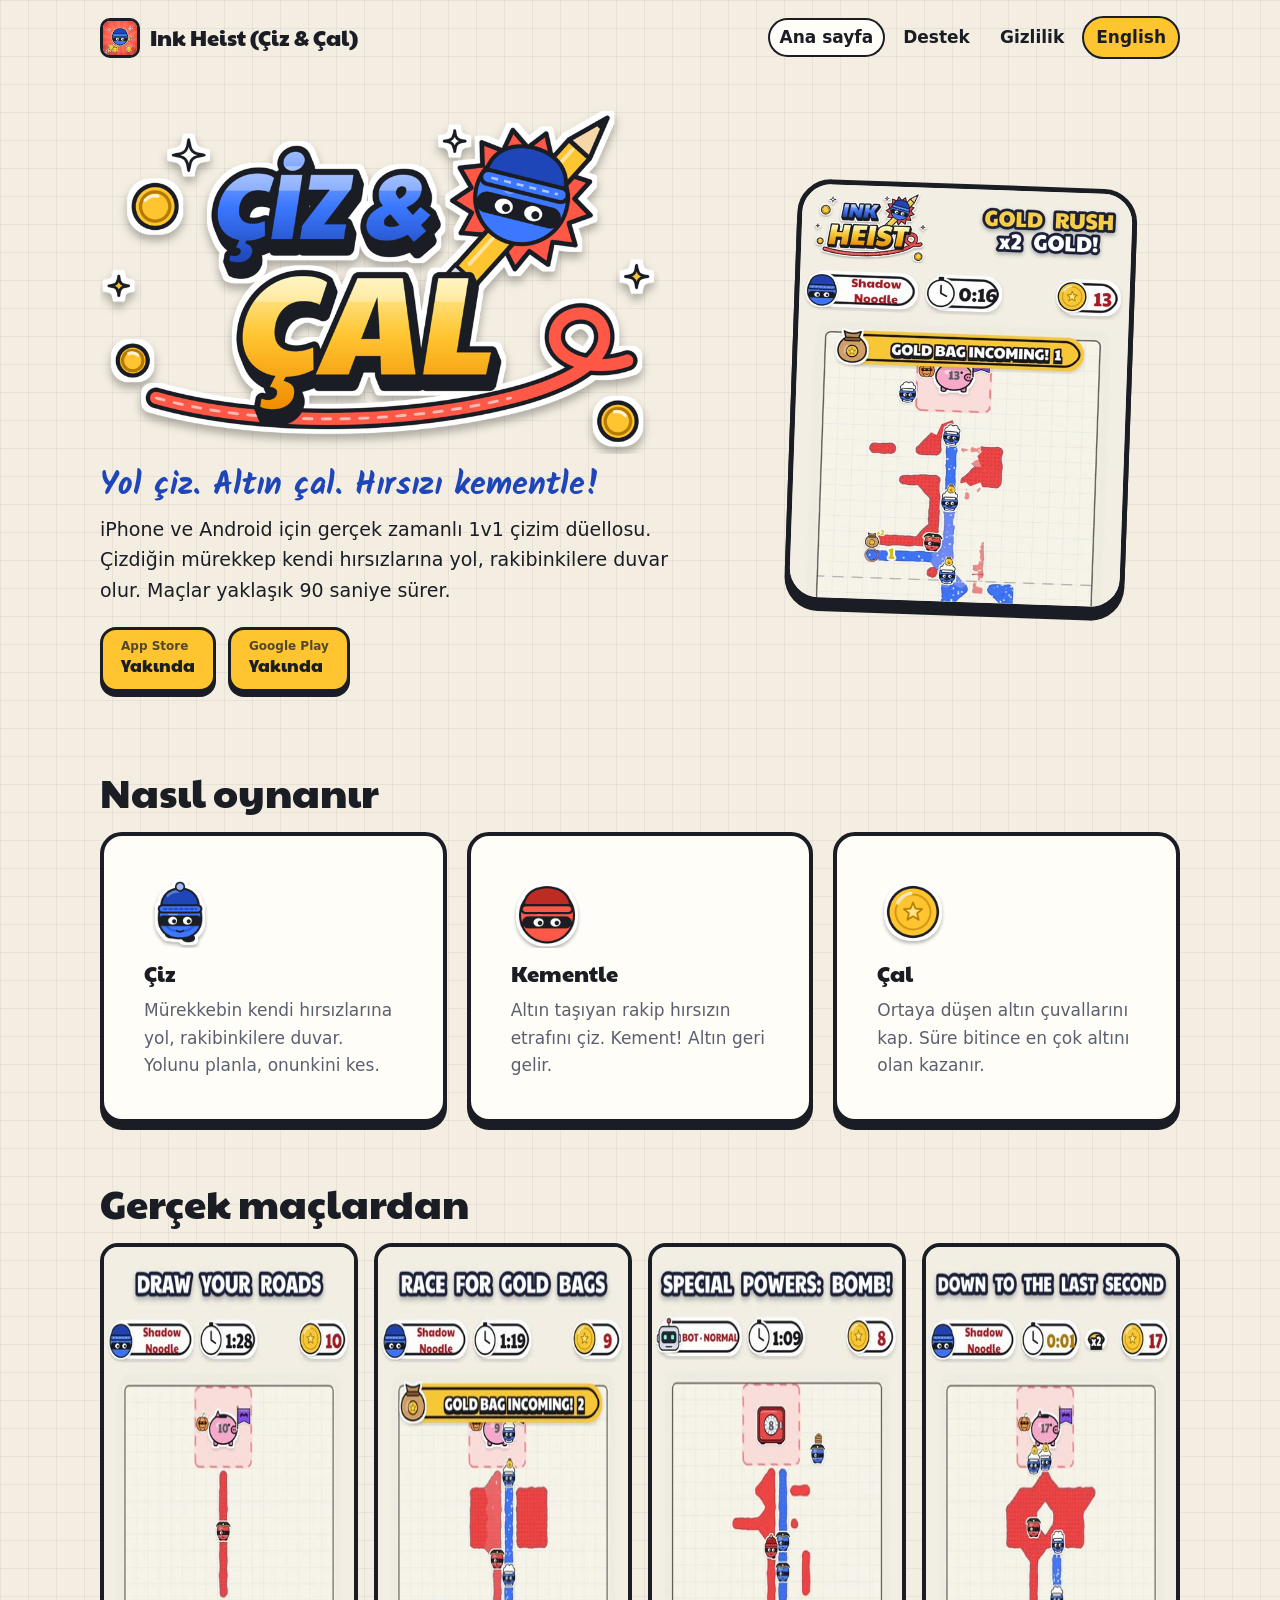
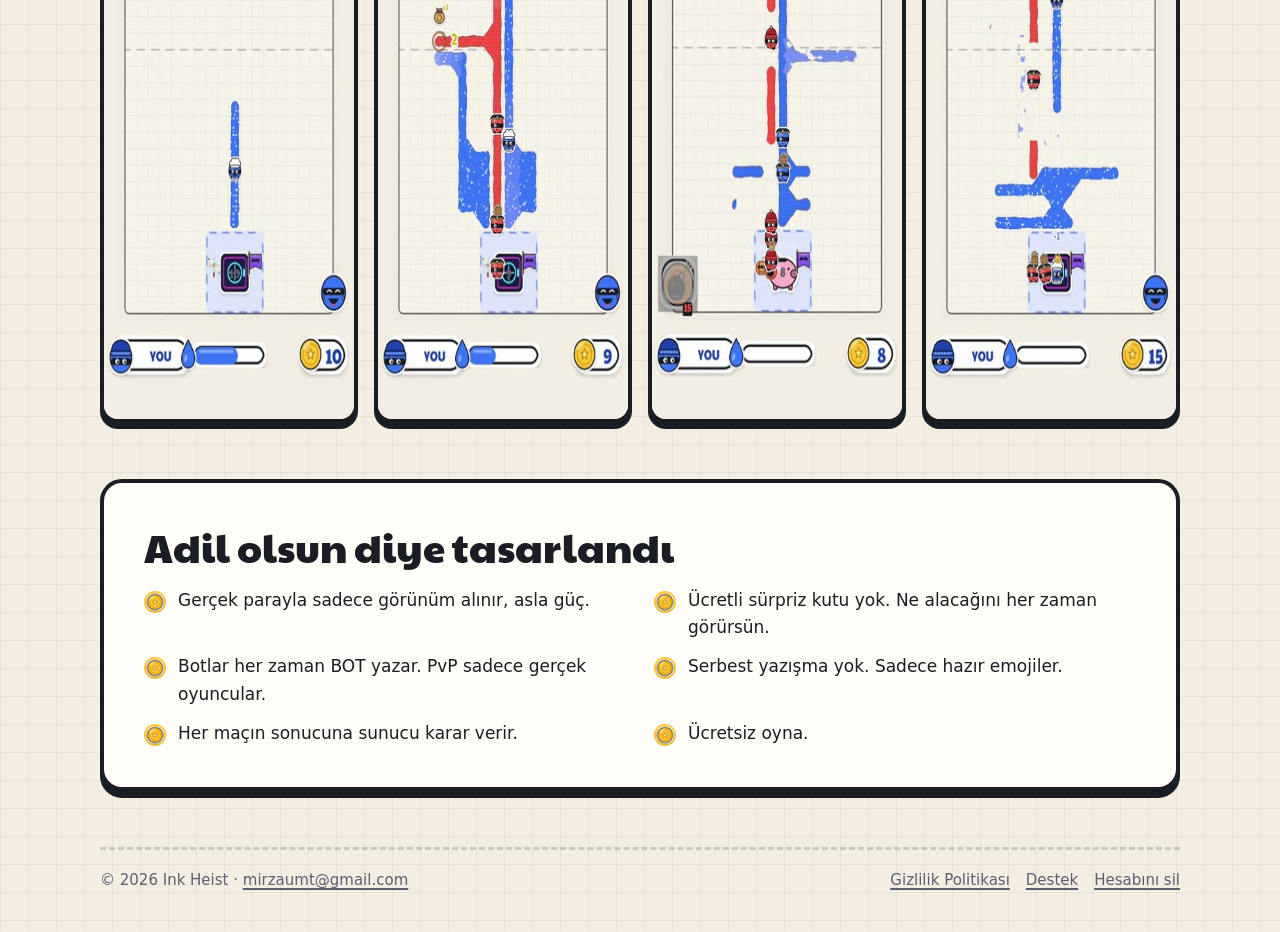
==== tr/index.html @ 4b84d2a7 "Ink Heist site: home, privacy, support, account deletion (EN + TR)" ====
<!doctype html>
<html lang="tr">
<head>
<meta charset="utf-8">
<meta name="viewport" content="width=device-width, initial-scale=1">
<title>Ink Heist (Çiz & Çal): gerçek zamanlı 1v1 çizim düellosu</title>
<meta name="description" content="Yol çiz, altın çal, hırsızı kementle. iPhone ve Android için gerçek zamanlı 1v1 çizim oyunu.">
<meta property="og:title" content="Ink Heist (Çiz & Çal): gerçek zamanlı 1v1 çizim düellosu">
<meta property="og:description" content="Yol çiz, altın çal, hırsızı kementle. iPhone ve Android için gerçek zamanlı 1v1 çizim oyunu.">
<meta property="og:image" content="../assets/icon-512.png">
<link rel="alternate" hreflang="en" href="../index.html">
<link rel="alternate" hreflang="tr" href="../tr/index.html">
<link rel="icon" type="image/png" href="../assets/favicon.png">
<link rel="apple-touch-icon" href="../assets/apple-touch-icon.png">
<link rel="stylesheet" href="../style.css">
</head>
<body>
<header class="top"><div class="wrap">
  <a class="brand" href="index.html"><img src="../assets/icon-512.png" alt="" width="40" height="40">Ink Heist (Çiz &amp; Çal)</a>
  <nav class="nav" aria-label="Site menüsü"><a href="index.html" aria-current="page">Ana sayfa</a><a href="destek.html">Destek</a><a href="gizlilik.html">Gizlilik</a><a class="lang" href="../index.html" hreflang="en" lang="en">English</a></nav>
</div></header>
<main class="wrap">

<section class="hero">
  <div>
    <h1><img src="../assets/logo-tr.png" alt="Çiz &amp; Çal (Ink Heist)" width="900" height="570"></h1>
    <p class="tagline">Yol çiz. Altın çal. Hırsızı kementle!</p>
    <p class="lead">iPhone ve Android için gerçek zamanlı 1v1 çizim düellosu. Çizdiğin mürekkep kendi hırsızlarına yol, rakibinkilere duvar olur. Maçlar yaklaşık 90 saniye sürer.</p>
    <div class="badges">
      <span class="badge"><span><small>App Store</small>Yakında</span></span>
      <span class="badge"><span><small>Google Play</small>Yakında</span></span>
    </div>
  </div>
  <div class="phone">
    <video src="../assets/teaser.mp4" poster="../assets/teaser-poster.jpg" autoplay muted loop playsinline aria-label="Ink Heist oynanışı: iki oyuncu mürekkeple yol ve duvar çizerken hırsızlar altın için yarışıyor."></video>
    <img class="poster" src="../assets/teaser-poster.jpg" alt="Ink Heist oynanışı: iki oyuncu mürekkeple yol ve duvar çizerken hırsızlar altın için yarışıyor.">
  </div>
</section>
<section><h2>Nasıl oynanır</h2><div class="grid3"><div class="card feature"><img src="../assets/thief_0_a.png" alt="" width="72" height="72"><h3>Çiz</h3><p>Mürekkebin kendi hırsızlarına yol, rakibinkilere duvar. Yolunu planla, onunkini kes.</p></div><div class="card feature"><img src="../assets/head_1.png" alt="" width="72" height="72"><h3>Kementle</h3><p>Altın taşıyan rakip hırsızın etrafını çiz. Kement! Altın geri gelir.</p></div><div class="card feature"><img src="../assets/coin.png" alt="" width="72" height="72"><h3>Çal</h3><p>Ortaya düşen altın çuvallarını kap. Süre bitince en çok altını olan kazanır.</p></div></div></section>
<section><h2>Gerçek maçlardan</h2><div class="shots"><img src="../assets/shot-4.jpg" alt="" width="360" height="780" loading="lazy"><img src="../assets/shot-9.jpg" alt="" width="360" height="780" loading="lazy"><img src="../assets/shot-14.jpg" alt="" width="360" height="780" loading="lazy"><img src="../assets/shot-22.jpg" alt="" width="360" height="780" loading="lazy"></div></section>
<section><div class="card"><h2>Adil olsun diye tasarlandı</h2><ul class="promise"><li>Gerçek parayla sadece görünüm alınır, asla güç.</li><li>Ücretli sürpriz kutu yok. Ne alacağını her zaman görürsün.</li><li>Botlar her zaman BOT yazar. PvP sadece gerçek oyuncular.</li><li>Serbest yazışma yok. Sadece hazır emojiler.</li><li>Her maçın sonucuna sunucu karar verir.</li><li>Ücretsiz oyna.</li></ul></div></section>

</main>
<footer><div class="wrap">
  <span>© 2026 Ink Heist · <a href="mailto:mirzaumt@gmail.com">mirzaumt@gmail.com</a></span>
  <nav aria-label="Yasal"><a href="gizlilik.html">Gizlilik Politikası</a><a href="destek.html">Destek</a><a href="hesap-silme.html">Hesabını sil</a></nav>
</div></footer>
</body>
</html>
---- style.css ----
/* Ink Heist site — "Marker & Sticker" style, same palette as the game. */
@font-face { font-family: "Paytone One"; src: url("fonts/PaytoneOne-Regular.woff") format("woff"); font-display: swap; }
@font-face { font-family: "Kalam"; src: url("fonts/Kalam-Bold.woff") format("woff"); font-weight: 700; font-display: swap; }

:root {
  --ink: #1B1D24;
  --paper: #FFFDF7;
  --desk: #F4EEE2;
  --grid: rgba(27, 29, 36, 0.06);
  --blue: #3B78FF; --blue-dark: #1E46B8; --blue-light: #DCE7FF;
  --red: #FF5847; --red-dark: #BC2C22;
  --gold: #FFC530; --gold-dark: #B57A00;
  --muted: #5B6070;
  --radius: 22px;
  --display: "Paytone One", "Arial Black", system-ui, sans-serif;
  --hand: "Kalam", "Comic Sans MS", cursive;
  --body: system-ui, -apple-system, "Segoe UI", Roboto, "Helvetica Neue", Arial, sans-serif;
}

* { box-sizing: border-box; }
html { -webkit-text-size-adjust: 100%; }
body {
  margin: 0; color: var(--ink); font-family: var(--body); font-size: 17px; line-height: 1.6;
  background-color: var(--desk);
  background-image: linear-gradient(var(--grid) 1px, transparent 1px), linear-gradient(90deg, var(--grid) 1px, transparent 1px);
  background-size: 28px 28px;
}
img, video { max-width: 100%; display: block; }
a { color: var(--blue-dark); text-decoration-thickness: 2px; text-underline-offset: 3px; }
a:hover { color: var(--red-dark); }
:focus-visible { outline: 3px solid var(--blue); outline-offset: 3px; border-radius: 6px; }

.wrap { width: min(1080px, 100% - 32px); margin-inline: auto; }

/* header */
.top { padding: 16px 0; }
.top .wrap { display: flex; align-items: center; justify-content: space-between; gap: 12px; flex-wrap: wrap; }
.brand { display: flex; align-items: center; gap: 10px; font-family: var(--display); font-size: 22px; color: var(--ink); text-decoration: none; }
.brand img { width: 40px; height: 40px; border-radius: 10px; border: 3px solid var(--ink); }
.nav { display: flex; gap: 6px; flex-wrap: wrap; align-items: center; }
.nav a { font-weight: 700; text-decoration: none; color: var(--ink); padding: 6px 12px; border-radius: 999px; }
.nav a:hover, .nav a[aria-current="page"] { background: var(--paper); box-shadow: inset 0 0 0 2px var(--ink); color: var(--ink); }
.nav .lang { border: 2px solid var(--ink); background: var(--gold); }

/* sticker card */
.card {
  background: var(--paper); border: 4px solid var(--ink); border-radius: var(--radius);
  box-shadow: 0 7px 0 var(--ink); padding: clamp(20px, 4vw, 40px);
}

/* hero */
.hero { display: grid; grid-template-columns: 1.15fr 0.85fr; gap: clamp(20px, 4vw, 48px); align-items: center; padding: 24px 0 48px; }
.hero h1 { margin: 0; }
.hero h1 img { width: min(560px, 100%); height: auto; }
.tagline { font-family: var(--hand); font-size: clamp(24px, 3.4vw, 32px); color: var(--blue-dark); line-height: 1.25; margin: 12px 0 8px; }
.lead { font-size: 19px; max-width: 34em; margin: 0 0 22px; }
.phone {
  justify-self: center; width: min(340px, 100%); border: 5px solid var(--ink); border-radius: 34px; overflow: hidden;
  box-shadow: 0 9px 0 var(--ink); background: var(--paper); transform: rotate(2deg);
}
.badges { display: flex; gap: 12px; flex-wrap: wrap; align-items: center; }
.badge {
  display: inline-flex; align-items: center; gap: 10px; font-family: var(--display); font-size: 17px; color: var(--ink);
  background: var(--gold); border: 3px solid var(--ink); border-radius: 16px; padding: 10px 18px; box-shadow: 0 5px 0 var(--ink);
}
.badge small { display: block; font-family: var(--body); font-weight: 700; font-size: 12px; line-height: 1; opacity: 0.75; }
.soon { font-family: var(--hand); font-size: 20px; color: var(--muted); }

/* sections */
section { padding: 28px 0; }
h2 { font-family: var(--display); font-weight: 400; font-size: clamp(28px, 4vw, 40px); line-height: 1.15; margin: 0 0 18px; }
h3 { font-family: var(--display); font-weight: 400; font-size: 22px; margin: 0 0 6px; }
.grid3 { display: grid; grid-template-columns: repeat(3, 1fr); gap: 20px; }
.feature { text-align: left; }
.feature img { width: 72px; height: 72px; object-fit: contain; margin-bottom: 8px; }
.feature p { margin: 0; color: var(--muted); }
.shots { display: grid; grid-template-columns: repeat(4, 1fr); gap: 16px; }
.shots img { border: 4px solid var(--ink); border-radius: 18px; box-shadow: 0 6px 0 var(--ink); background: var(--paper); }
.promise { display: grid; grid-template-columns: repeat(2, 1fr); gap: 12px 28px; padding: 0; list-style: none; margin: 0; }
.promise li { padding-left: 34px; position: relative; }
.promise li::before { content: ""; position: absolute; left: 0; top: 4px; width: 22px; height: 22px; border-radius: 50%; background: var(--gold) url("assets/coin.png") center/22px no-repeat; }

/* documents (privacy etc.) */
.doc { max-width: 780px; margin: 8px auto 48px; }
.doc h1 { font-family: var(--display); font-weight: 400; font-size: clamp(32px, 5vw, 46px); line-height: 1.1; margin: 0 0 6px; }
.doc .meta { color: var(--muted); margin: 0 0 24px; }
.doc h2 { font-size: 26px; margin: 34px 0 10px; }
.doc ul { padding-left: 22px; }
.doc li { margin: 6px 0; }
.doc table { width: 100%; border-collapse: collapse; margin: 12px 0 8px; font-size: 15px; }
.doc th, .doc td { text-align: left; vertical-align: top; padding: 10px; border-bottom: 2px solid #E6E0D3; }
.doc th { font-family: var(--display); font-weight: 400; background: var(--blue-light); }
.table-scroll { overflow-x: auto; }
.callout { border: 3px solid var(--ink); border-radius: 16px; background: var(--blue-light); padding: 14px 18px; margin: 18px 0; }
.steps { counter-reset: s; list-style: none; padding: 0; }
.steps li { counter-increment: s; position: relative; padding: 4px 0 10px 48px; }
.steps li::before { content: counter(s); position: absolute; left: 0; top: 0; width: 34px; height: 34px; border-radius: 50%; display: grid; place-items: center; font-family: var(--display); background: var(--gold); border: 3px solid var(--ink); }
.mail { font-family: var(--display); font-size: 20px; word-break: break-all; }
details { border-bottom: 2px solid #E6E0D3; padding: 12px 0; }
summary { cursor: pointer; font-weight: 700; }

/* footer */
footer { padding: 28px 0 40px; color: var(--muted); font-size: 15px; }
footer .wrap { display: flex; gap: 10px 22px; flex-wrap: wrap; justify-content: space-between; border-top: 3px dashed rgba(27,29,36,0.18); padding-top: 18px; }
footer nav { display: flex; gap: 16px; flex-wrap: wrap; }
footer a { color: var(--muted); }

@media (max-width: 860px) {
  .hero { grid-template-columns: 1fr; text-align: center; }
  .hero .lead { margin-inline: auto; }
  .badges { justify-content: center; }
  .phone { transform: none; }
  .grid3 { grid-template-columns: 1fr; }
  .shots { grid-template-columns: repeat(2, 1fr); }
  .promise { grid-template-columns: 1fr; }
}
@media (prefers-reduced-motion: reduce) { .phone video { display: none; } .phone .poster { display: block; } }
.phone .poster { display: none; }
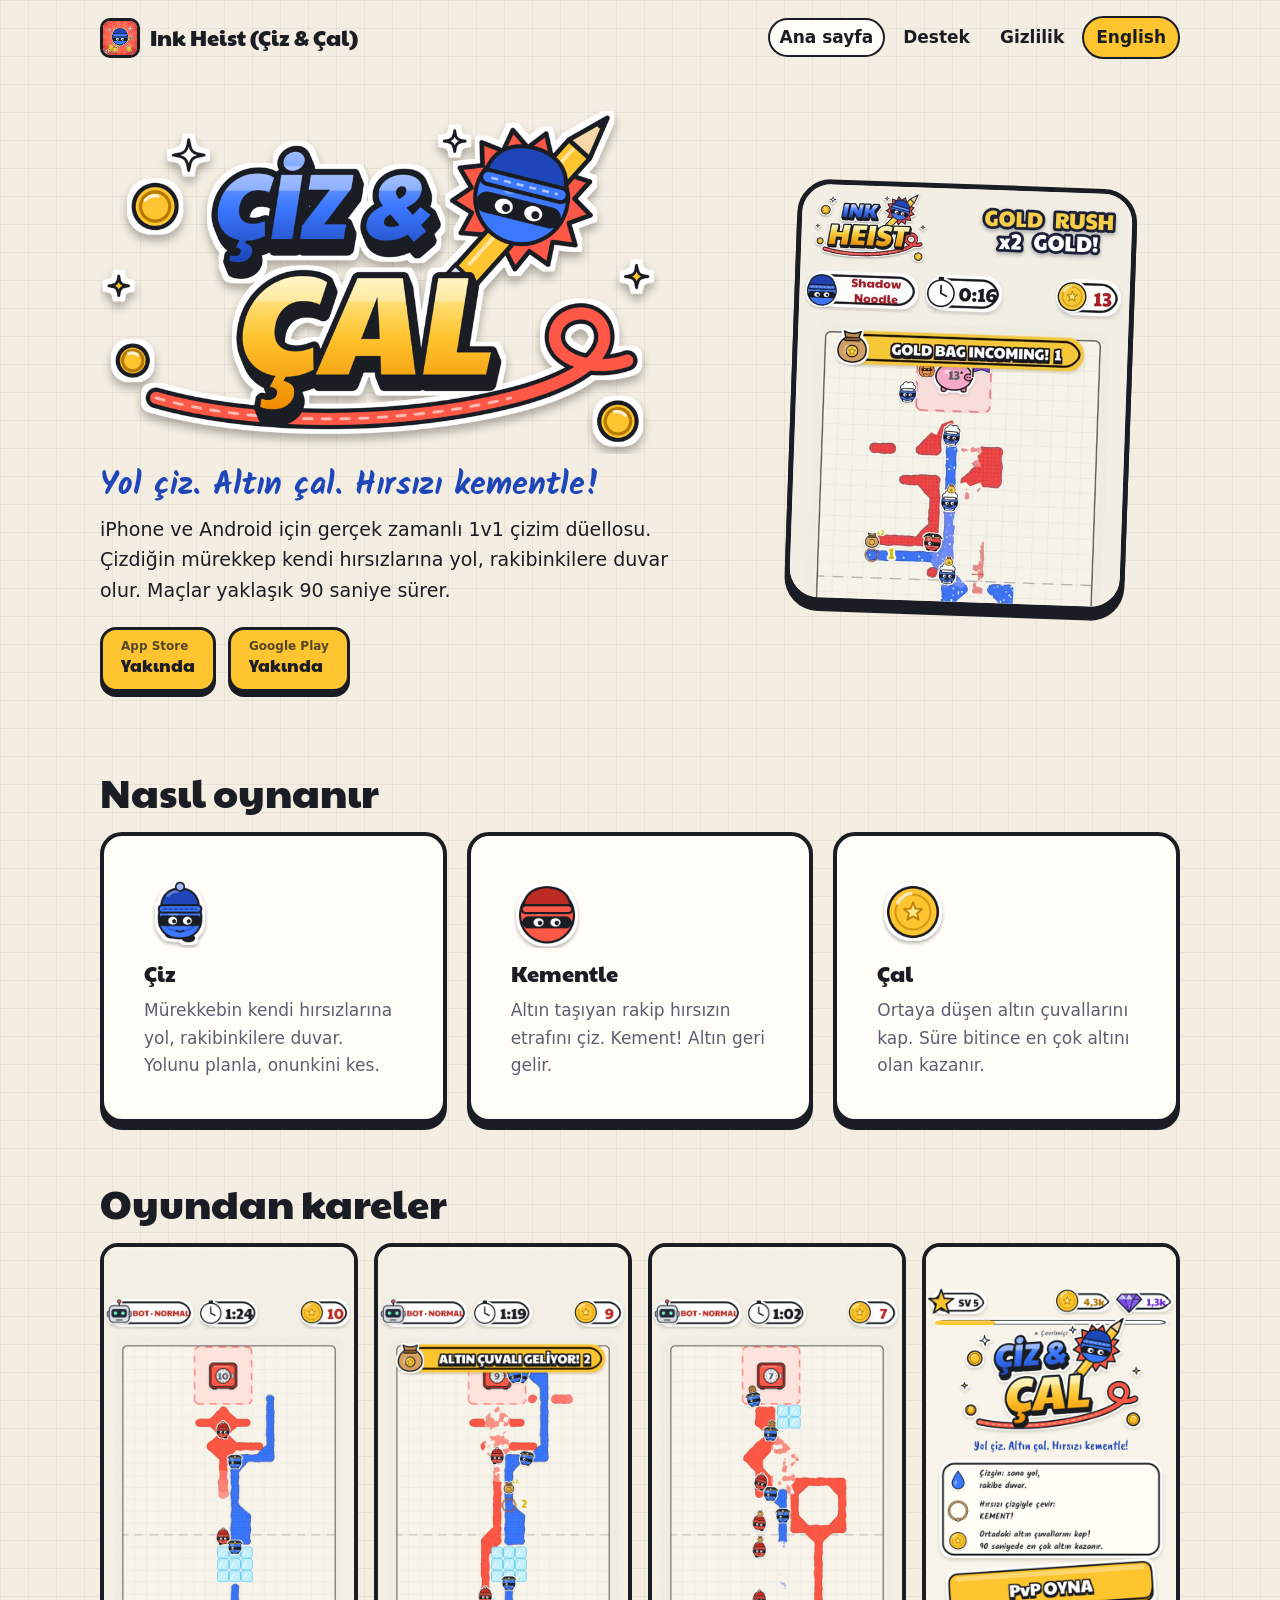
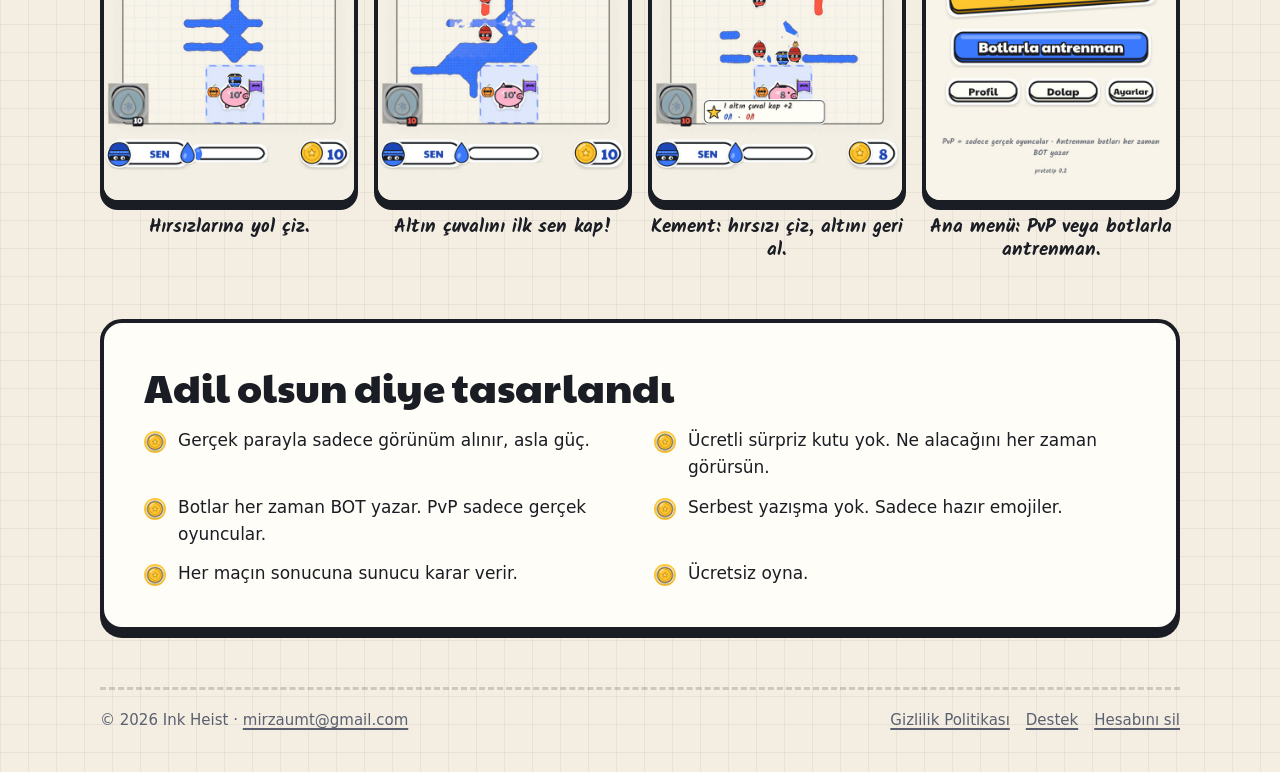
==== commit ba5da997: "Sharp full-resolution gameplay screenshots with captions; fix squished images Co-Authored-By: Claude" ====
--- a/tr/index.html
+++ b/tr/index.html
@@ -37,7 +37,7 @@
   </div>
 </section>
 <section><h2>Nasıl oynanır</h2><div class="grid3"><div class="card feature"><img src="../assets/thief_0_a.png" alt="" width="72" height="72"><h3>Çiz</h3><p>Mürekkebin kendi hırsızlarına yol, rakibinkilere duvar. Yolunu planla, onunkini kes.</p></div><div class="card feature"><img src="../assets/head_1.png" alt="" width="72" height="72"><h3>Kementle</h3><p>Altın taşıyan rakip hırsızın etrafını çiz. Kement! Altın geri gelir.</p></div><div class="card feature"><img src="../assets/coin.png" alt="" width="72" height="72"><h3>Çal</h3><p>Ortaya düşen altın çuvallarını kap. Süre bitince en çok altını olan kazanır.</p></div></div></section>
-<section><h2>Gerçek maçlardan</h2><div class="shots"><img src="../assets/shot-4.jpg" alt="" width="360" height="780" loading="lazy"><img src="../assets/shot-9.jpg" alt="" width="360" height="780" loading="lazy"><img src="../assets/shot-14.jpg" alt="" width="360" height="780" loading="lazy"><img src="../assets/shot-22.jpg" alt="" width="360" height="780" loading="lazy"></div></section>
+<section><h2>Oyundan kareler</h2><div class="shots"><figure><img src="../assets/tr-shot-1.jpg" alt="Hırsızlarına yol çiz." width="600" height="1304" loading="lazy"><figcaption>Hırsızlarına yol çiz.</figcaption></figure><figure><img src="../assets/tr-shot-2.jpg" alt="Altın çuvalını ilk sen kap!" width="600" height="1304" loading="lazy"><figcaption>Altın çuvalını ilk sen kap!</figcaption></figure><figure><img src="../assets/tr-shot-3.jpg" alt="Kement: hırsızı çiz, altını geri al." width="600" height="1304" loading="lazy"><figcaption>Kement: hırsızı çiz, altını geri al.</figcaption></figure><figure><img src="../assets/tr-shot-4.jpg" alt="Ana menü: PvP veya botlarla antrenman." width="600" height="1304" loading="lazy"><figcaption>Ana menü: PvP veya botlarla antrenman.</figcaption></figure></div></section>
 <section><div class="card"><h2>Adil olsun diye tasarlandı</h2><ul class="promise"><li>Gerçek parayla sadece görünüm alınır, asla güç.</li><li>Ücretli sürpriz kutu yok. Ne alacağını her zaman görürsün.</li><li>Botlar her zaman BOT yazar. PvP sadece gerçek oyuncular.</li><li>Serbest yazışma yok. Sadece hazır emojiler.</li><li>Her maçın sonucuna sunucu karar verir.</li><li>Ücretsiz oyna.</li></ul></div></section>
 
 </main>
--- a/style.css
+++ b/style.css
@@ -75,7 +75,9 @@
 .feature img { width: 72px; height: 72px; object-fit: contain; margin-bottom: 8px; }
 .feature p { margin: 0; color: var(--muted); }
 .shots { display: grid; grid-template-columns: repeat(4, 1fr); gap: 16px; }
-.shots img { border: 4px solid var(--ink); border-radius: 18px; box-shadow: 0 6px 0 var(--ink); background: var(--paper); }
+.shots figure { margin: 0; }
+.shots img { width: 100%; height: auto; aspect-ratio: 600 / 1304; object-fit: cover; border: 4px solid var(--ink); border-radius: 18px; box-shadow: 0 6px 0 var(--ink); background: var(--paper); }
+.shots figcaption { font-family: var(--hand); font-size: 19px; line-height: 1.25; text-align: center; margin-top: 12px; }
 .promise { display: grid; grid-template-columns: repeat(2, 1fr); gap: 12px 28px; padding: 0; list-style: none; margin: 0; }
 .promise li { padding-left: 34px; position: relative; }
 .promise li::before { content: ""; position: absolute; left: 0; top: 4px; width: 22px; height: 22px; border-radius: 50%; background: var(--gold) url("assets/coin.png") center/22px no-repeat; }
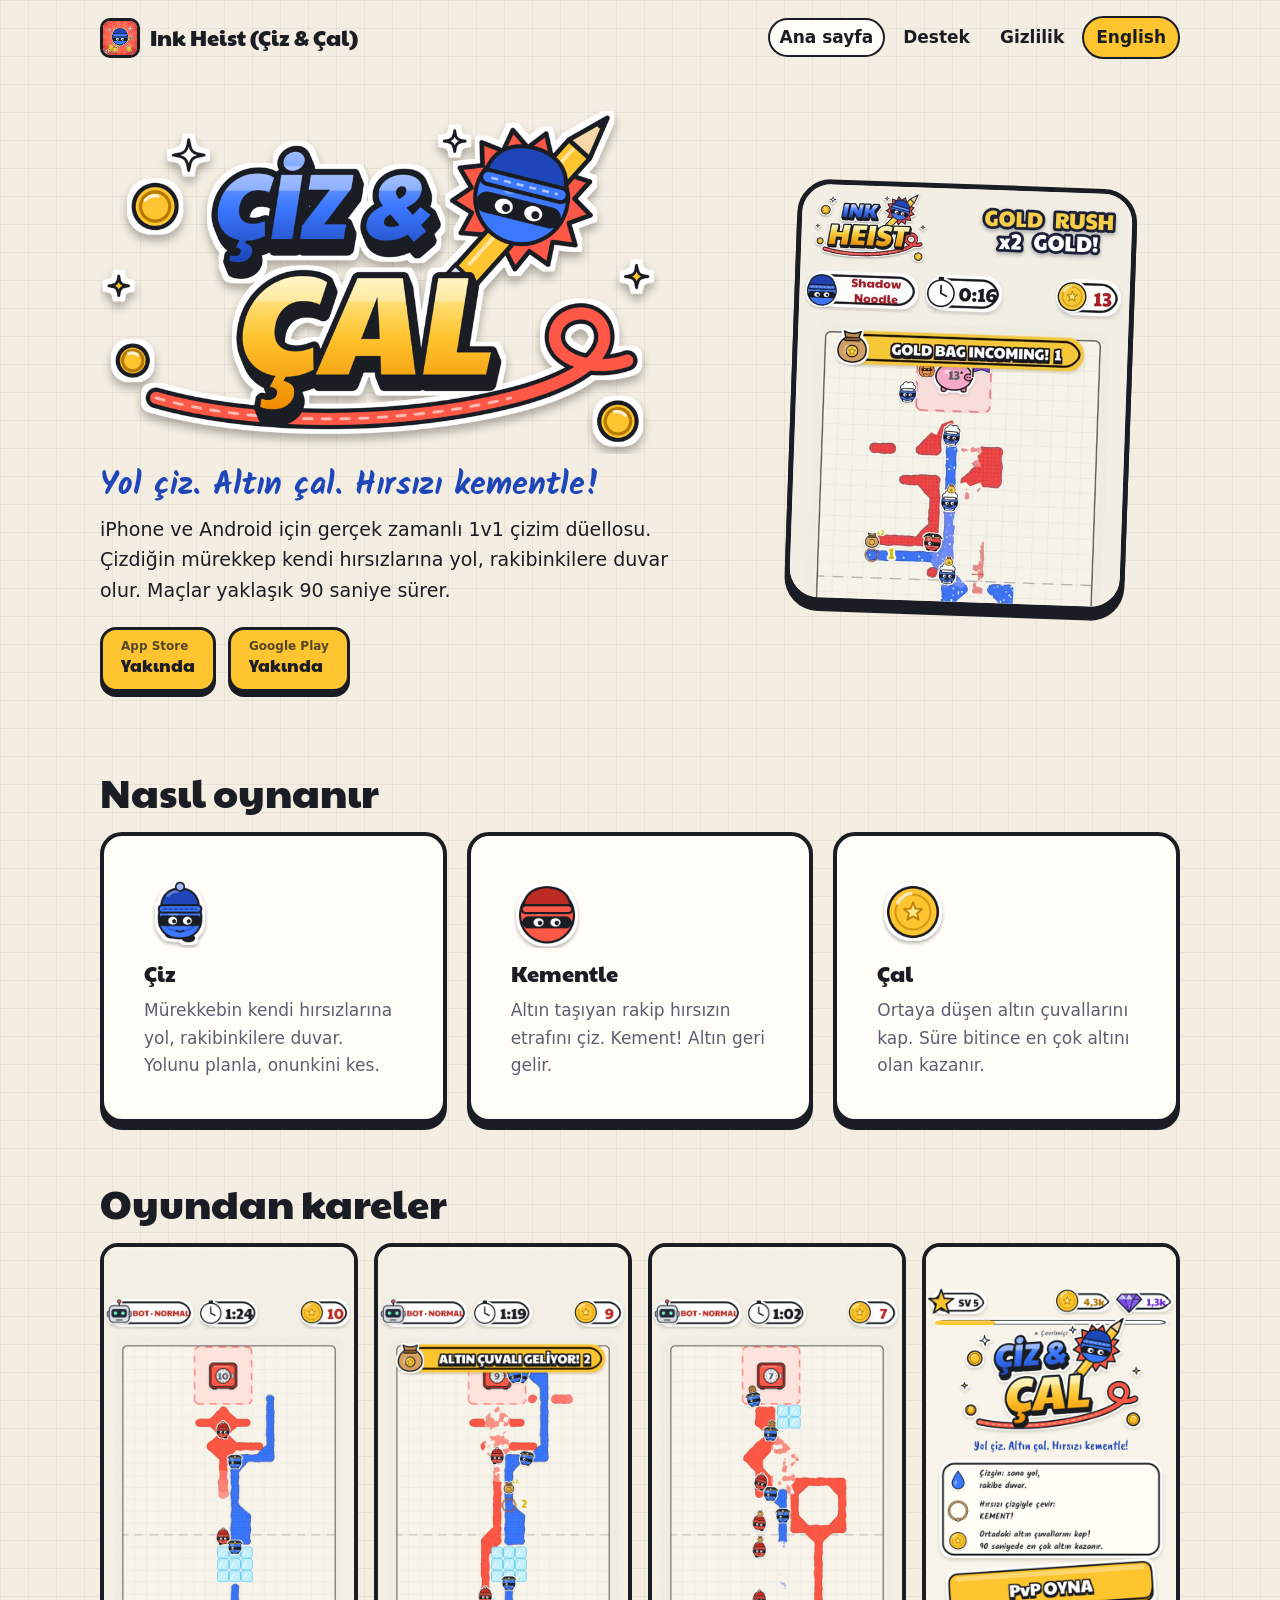
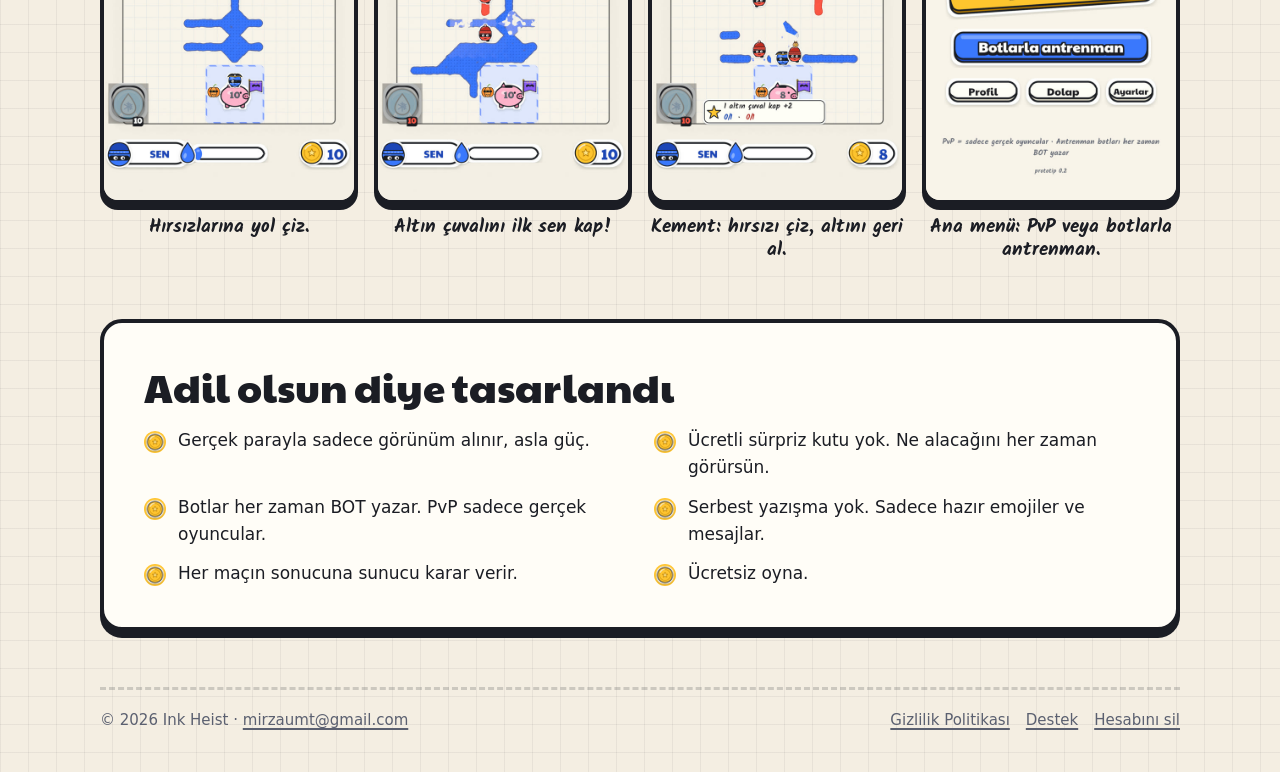
==== commit 96093604: "Privacy: friends, quick messages and gifts; FAQ on adding friends Co-Authored-By: Claude Opus 5.5 <n" ====
--- a/tr/index.html
+++ b/tr/index.html
@@ -38,7 +38,7 @@
 </section>
 <section><h2>Nasıl oynanır</h2><div class="grid3"><div class="card feature"><img src="../assets/thief_0_a.png" alt="" width="72" height="72"><h3>Çiz</h3><p>Mürekkebin kendi hırsızlarına yol, rakibinkilere duvar. Yolunu planla, onunkini kes.</p></div><div class="card feature"><img src="../assets/head_1.png" alt="" width="72" height="72"><h3>Kementle</h3><p>Altın taşıyan rakip hırsızın etrafını çiz. Kement! Altın geri gelir.</p></div><div class="card feature"><img src="../assets/coin.png" alt="" width="72" height="72"><h3>Çal</h3><p>Ortaya düşen altın çuvallarını kap. Süre bitince en çok altını olan kazanır.</p></div></div></section>
 <section><h2>Oyundan kareler</h2><div class="shots"><figure><img src="../assets/tr-shot-1.jpg" alt="Hırsızlarına yol çiz." width="600" height="1304" loading="lazy"><figcaption>Hırsızlarına yol çiz.</figcaption></figure><figure><img src="../assets/tr-shot-2.jpg" alt="Altın çuvalını ilk sen kap!" width="600" height="1304" loading="lazy"><figcaption>Altın çuvalını ilk sen kap!</figcaption></figure><figure><img src="../assets/tr-shot-3.jpg" alt="Kement: hırsızı çiz, altını geri al." width="600" height="1304" loading="lazy"><figcaption>Kement: hırsızı çiz, altını geri al.</figcaption></figure><figure><img src="../assets/tr-shot-4.jpg" alt="Ana menü: PvP veya botlarla antrenman." width="600" height="1304" loading="lazy"><figcaption>Ana menü: PvP veya botlarla antrenman.</figcaption></figure></div></section>
-<section><div class="card"><h2>Adil olsun diye tasarlandı</h2><ul class="promise"><li>Gerçek parayla sadece görünüm alınır, asla güç.</li><li>Ücretli sürpriz kutu yok. Ne alacağını her zaman görürsün.</li><li>Botlar her zaman BOT yazar. PvP sadece gerçek oyuncular.</li><li>Serbest yazışma yok. Sadece hazır emojiler.</li><li>Her maçın sonucuna sunucu karar verir.</li><li>Ücretsiz oyna.</li></ul></div></section>
+<section><div class="card"><h2>Adil olsun diye tasarlandı</h2><ul class="promise"><li>Gerçek parayla sadece görünüm alınır, asla güç.</li><li>Ücretli sürpriz kutu yok. Ne alacağını her zaman görürsün.</li><li>Botlar her zaman BOT yazar. PvP sadece gerçek oyuncular.</li><li>Serbest yazışma yok. Sadece hazır emojiler ve mesajlar.</li><li>Her maçın sonucuna sunucu karar verir.</li><li>Ücretsiz oyna.</li></ul></div></section>
 
 </main>
 <footer><div class="wrap">
